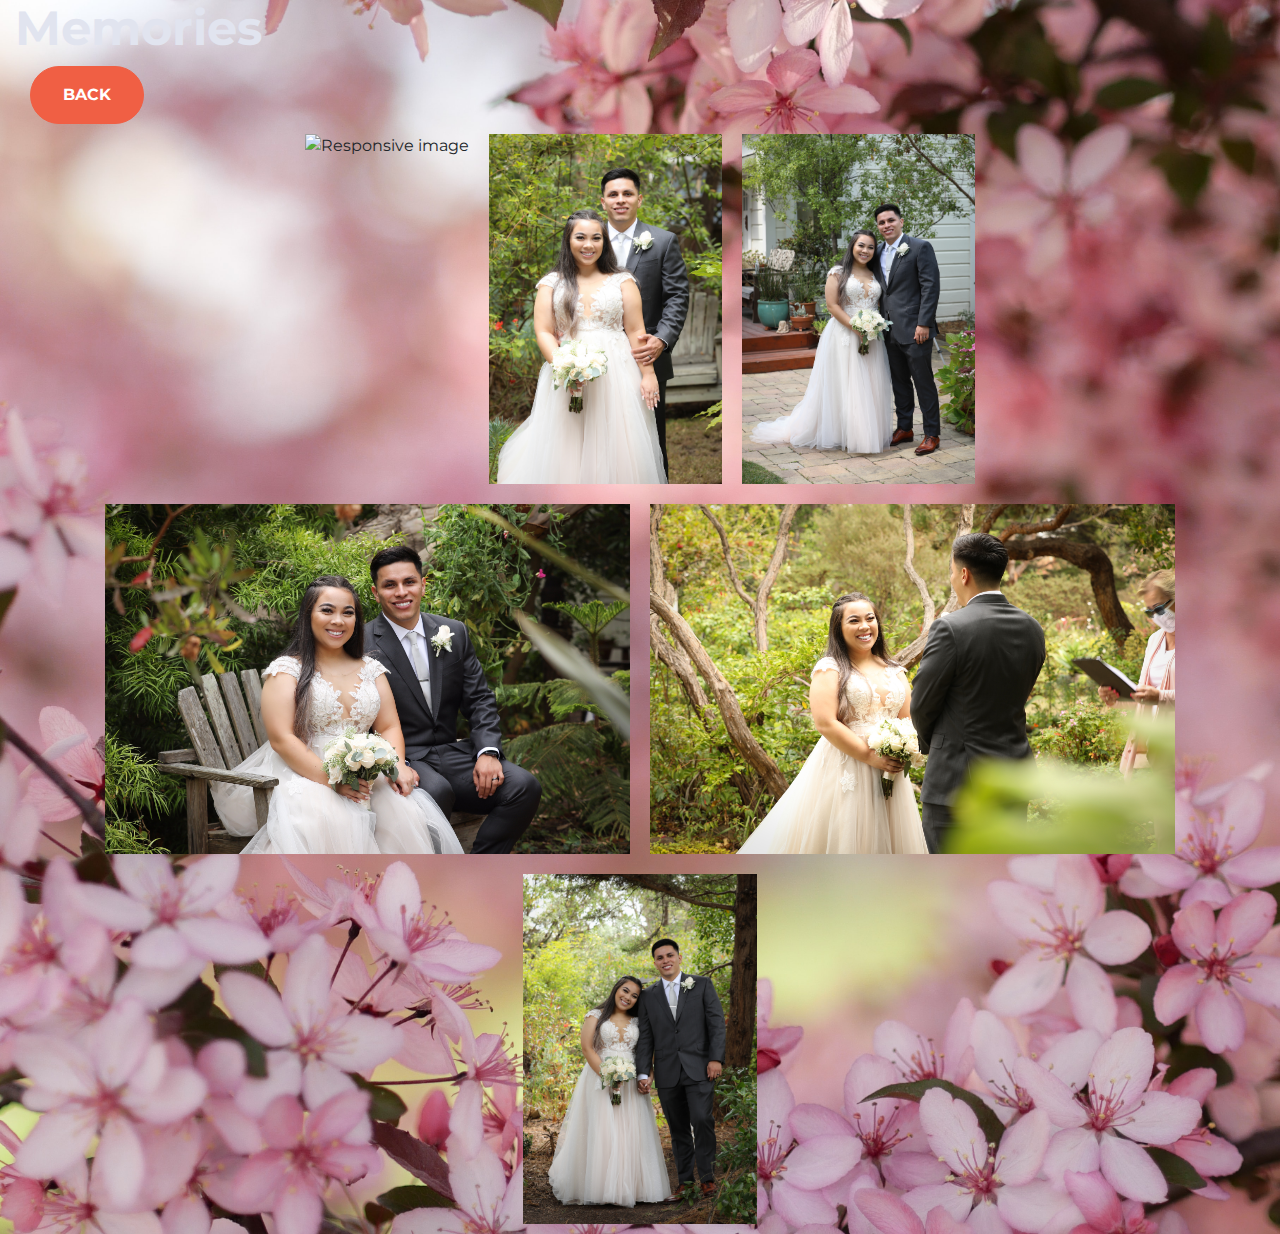
==== photos.html @ c27a00c9 "Add files via upload" ====
<!DOCTYPE html>
<html>
	<head>
		<title></title>
		<!-- Required meta tags -->
	    <meta charset="utf-8">
	    <meta name="viewport" content="width=device-width, initial-scale=1.0, shrink-to-fit=no">

		<!-- Google Fonts -->
	    <link href="https://fonts.googleapis.com/css?family=Montserrat" rel="stylesheet">

	    <!-- Bootstrap CSS from a CDN. This way you don't have to include the bootstrap file yourself -->
	    <link rel="stylesheet" href="https://stackpath.bootstrapcdn.com/bootstrap/4.3.1/css/bootstrap.min.css" integrity="sha384-ggOyR0iXCbMQv3Xipma34MD+dH/1fQ784/j6cY/iJTQUOhcWr7x9JvoRxT2MZw1T" crossorigin="anonymous">
	    <!-- Your own stylesheet -->
		<link rel="stylesheet" type="text/css" href="style.css">
	</head>
	<body class='photos-page'>
		<header class='text-left col-12'>
			<h1><strong>Memories</strong></h1>
			<section class='text-left col-12'>
	          <a href='index.html'>
	            <button class='btn btn-primary btn-xl'>Back</button>
	          </a>
	        </section>
				<div class='container'>
					<img src='pic1.jpg' class='img-fluid' alt='Responsive image'>
					<img src='pic2.jpg' class='img-fluid' alt='Responsive image'>
					<img src='pic3.jpg' class='img-fluid' alt='Responsive image'>
					<img src='pic4.jpg' class='img-fluid' alt='Responsive image'>
					<img src='pic5.jpg' class='img-fluid' alt='Responsive image'>
					<img src='pic6.jpg' class='img-fluid' alt='Responsive image'>
				</div>
		</header>
	</body>
</html>
---- style.css ----
body,
html {
  width: 100%;
  height: 100%;
  font-family: 'Montserrat', sans-serif
}

body.index-page {
  background:url('cm.jpg') no-repeat center center fixed;
  -webkit-background-size: cover;
  -moz-background-size: cover;
  -o-background-size: cover;
  background-size: cover;
}

body.photos-page {
  background:url('flowers.jpg') no-repeat center center fixed;
  -webkit-background-size: cover;
  -moz-background-size: cover;
  -o-background-size: cover;
  background-size: cover;
}

img:hover {
  transform: scale(1.1);
}

.img-fluid {
  max-width: 100%;
  height: 350px;
  margin: 10px;
  object-fit: contain;
  transition: all 1s;
}

h1 {
	font-size: 3rem;
	color: #E1E4EF;
}

hr {
  border-color: #F05F44;
  border-width: 3px;
  max-width: 65px;
}

.buffer {
  height: 10rem;
}

.btn {
  font-weight: 700;
  border-radius: 300px;
  text-transform: uppercase;
}

.btn-primary {
  background-color: #F05F44;
  border-color: #F05F44;
}

.btn-primary:hover {
  background-color: #ee4b08;
  border-color: #ee4b08;
  border-width: 4px;
}

.btn-xl {
  padding:1rem 2rem;
}

.container {
  display : flex;
  flex-wrap: wrap;
  object-fit: contain;
  justify-content: center;
}
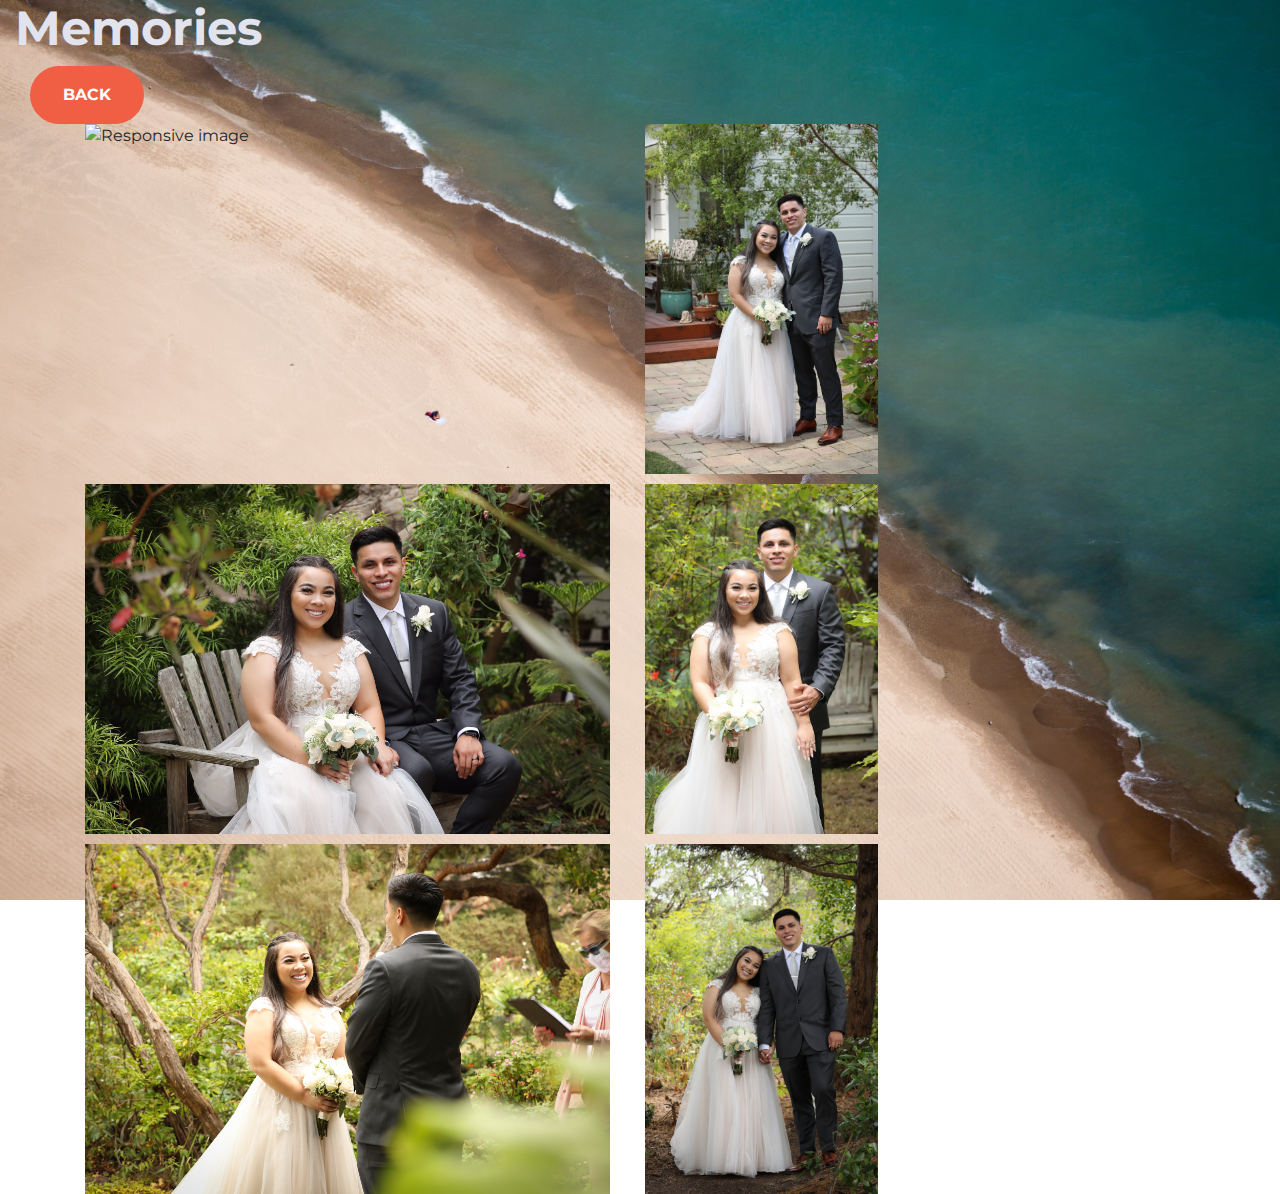
==== commit 667ef30d: "Add files via upload" ====
--- a/photos.html
+++ b/photos.html
@@ -24,9 +24,9 @@
 	        </section>
 				<div class='container'>
 					<img src='pic1.jpg' class='img-fluid' alt='Responsive image'>
-					<img src='pic2.jpg' class='img-fluid' alt='Responsive image'>
 					<img src='pic3.jpg' class='img-fluid' alt='Responsive image'>
 					<img src='pic4.jpg' class='img-fluid' alt='Responsive image'>
+					<img src='pic2.jpg' class='img-fluid' alt='Responsive image'>
 					<img src='pic5.jpg' class='img-fluid' alt='Responsive image'>
 					<img src='pic6.jpg' class='img-fluid' alt='Responsive image'>
 				</div>
--- a/style.css
+++ b/style.css
@@ -14,7 +14,7 @@
 }
 
 body.photos-page {
-  background:url('flowers.jpg') no-repeat center center fixed;
+  background:url('ocean.jpg') no-repeat center center fixed;
   -webkit-background-size: cover;
   -moz-background-size: cover;
   -o-background-size: cover;
@@ -28,7 +28,6 @@
 .img-fluid {
   max-width: 100%;
   height: 350px;
-  margin: 10px;
   object-fit: contain;
   transition: all 1s;
 }
@@ -70,8 +69,8 @@
 }
 
 .container {
-  display : flex;
-  flex-wrap: wrap;
-  object-fit: contain;
-  justify-content: center;
+    display: grid;
+    grid-gap: 10px;
+    grid-template-columns: 1fr 1fr;
 }
+
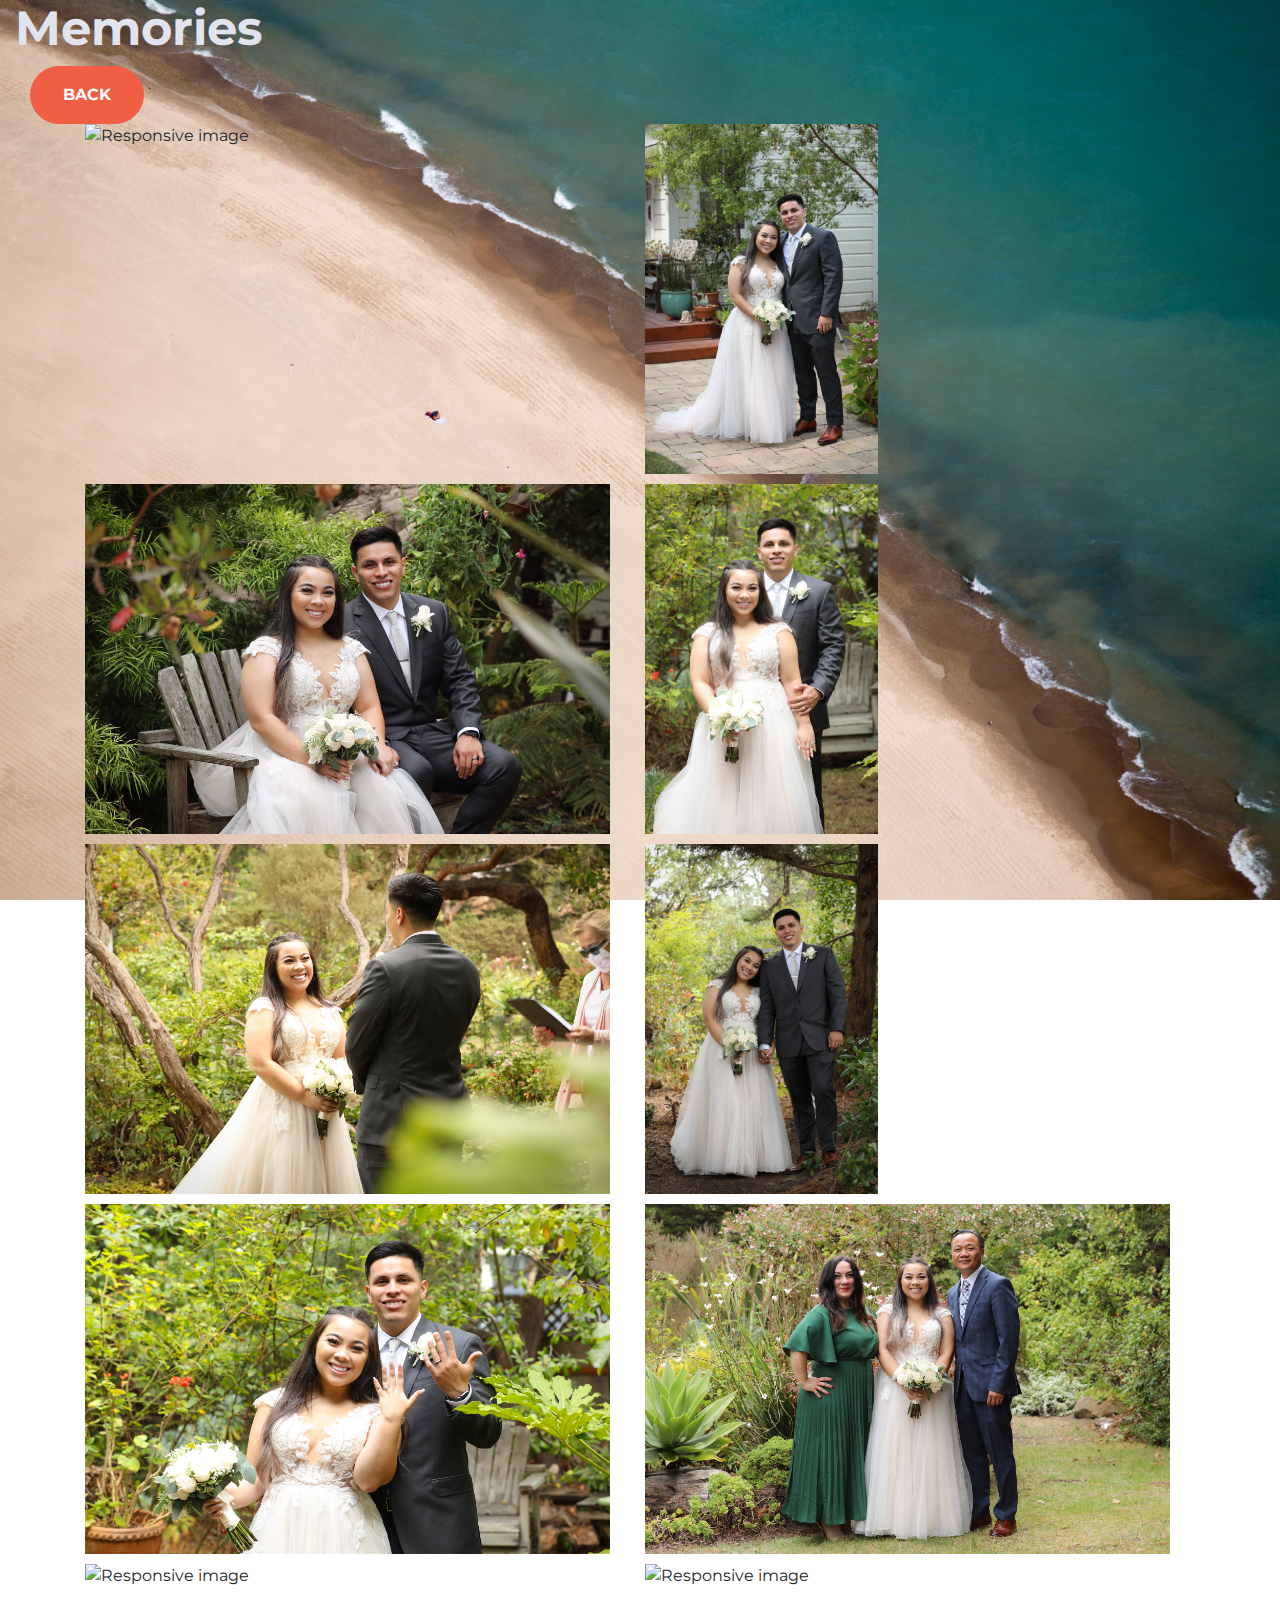
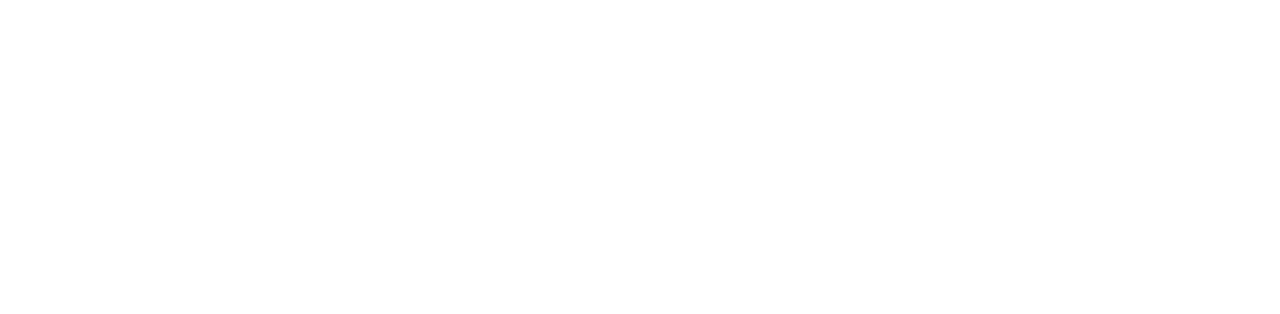
==== commit 11427143: "Add files via upload" ====
--- a/photos.html
+++ b/photos.html
@@ -29,6 +29,10 @@
 					<img src='pic2.jpg' class='img-fluid' alt='Responsive image'>
 					<img src='pic5.jpg' class='img-fluid' alt='Responsive image'>
 					<img src='pic6.jpg' class='img-fluid' alt='Responsive image'>
+					<img src='pic7.jpg' class='img-fluid' alt='Responsive image'>
+					<img src='pic8.jpg' class='img-fluid' alt='Responsive image'>
+					<img src='pic9.jpg' class='img-fluid' alt='Responsive image'>
+					<img src='pic10.jpg' class='img-fluid' alt='Responsive image'>
 				</div>
 		</header>
 	</body>
--- a/style.css
+++ b/style.css
@@ -71,6 +71,7 @@
 .container {
     display: grid;
     grid-gap: 10px;
-    grid-template-columns: 1fr 1fr;
+    grid-template-columns: repeat(auto-fill, minmax(550px, 1fr));
+    grid-template-rows: 1fr
 }
 
